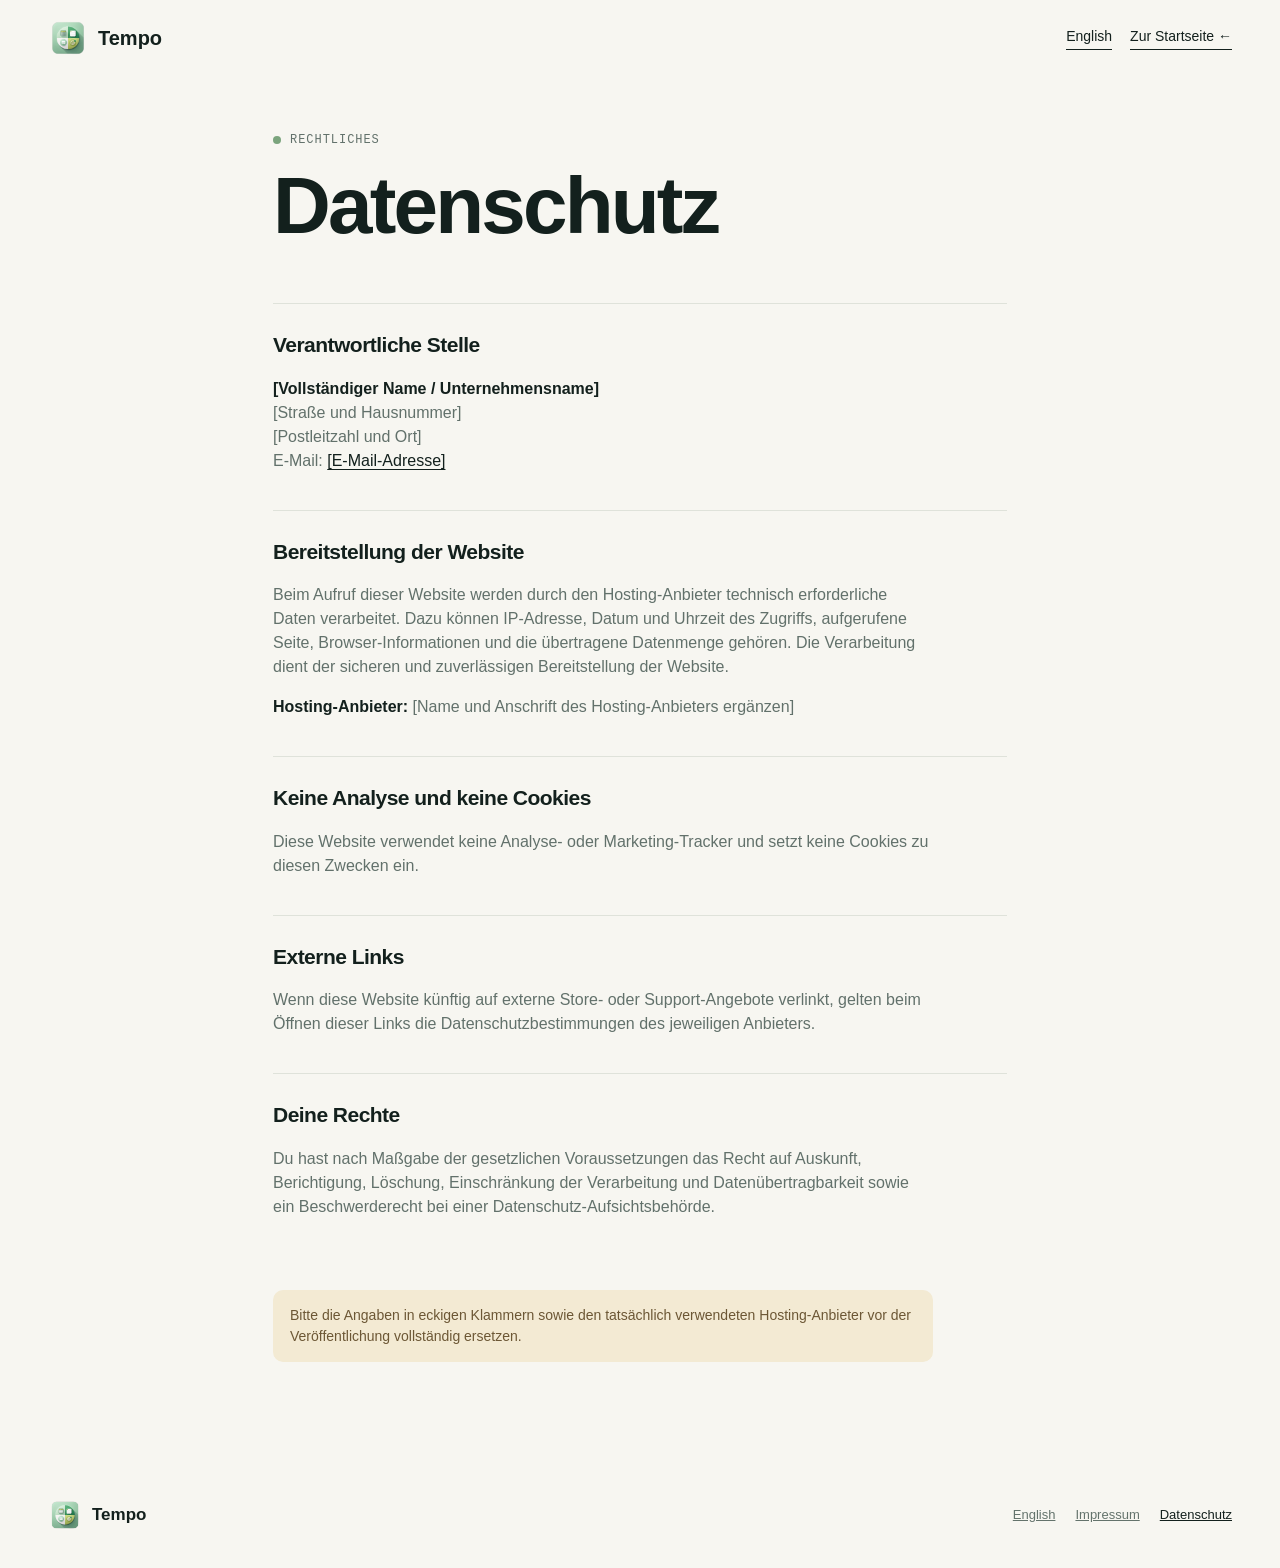
==== site/datenschutz.html @ 9e3bd047 "chore: organise static site and add README" ====
<!doctype html>
<html lang="de">
  <head>
    <meta charset="UTF-8" />
    <meta name="viewport" content="width=device-width, initial-scale=1.0" />
    <meta name="description" content="Datenschutzhinweise für Tempo." />
    <title>Datenschutz – Tempo</title>
    <link rel="icon" href="assets/tempo-icon.png" />
    <link rel="stylesheet" href="styles.css" />
  </head>
  <body>
    <header class="site-header">
      <a class="brand" href="index.html" aria-label="Tempo Startseite"><img src="assets/tempo-icon.png" alt="" width="40" height="40" /><span>Tempo</span></a>
      <div class="header-actions"><a class="header-link language-link" href="privacy.html" lang="en">English</a><a class="header-link" href="index.html">Zur Startseite <span aria-hidden="true">←</span></a></div>
    </header>
    <main class="legal-page">
      <p class="eyebrow"><span></span> Rechtliches</p>
      <h1>Datenschutz</h1>
      <section>
        <h2>Verantwortliche Stelle</h2>
        <p><strong>[Vollständiger Name / Unternehmensname]</strong><br />[Straße und Hausnummer]<br />[Postleitzahl und Ort]<br />E-Mail: <a href="mailto:[E-Mail-Adresse]">[E-Mail-Adresse]</a></p>
      </section>
      <section>
        <h2>Bereitstellung der Website</h2>
        <p>Beim Aufruf dieser Website werden durch den Hosting-Anbieter technisch erforderliche Daten verarbeitet. Dazu können IP-Adresse, Datum und Uhrzeit des Zugriffs, aufgerufene Seite, Browser-Informationen und die übertragene Datenmenge gehören. Die Verarbeitung dient der sicheren und zuverlässigen Bereitstellung der Website.</p>
        <p><strong>Hosting-Anbieter:</strong> [Name und Anschrift des Hosting-Anbieters ergänzen]</p>
      </section>
      <section>
        <h2>Keine Analyse und keine Cookies</h2>
        <p>Diese Website verwendet keine Analyse- oder Marketing-Tracker und setzt keine Cookies zu diesen Zwecken ein.</p>
      </section>
      <section>
        <h2>Externe Links</h2>
        <p>Wenn diese Website künftig auf externe Store- oder Support-Angebote verlinkt, gelten beim Öffnen dieser Links die Datenschutzbestimmungen des jeweiligen Anbieters.</p>
      </section>
      <section>
        <h2>Deine Rechte</h2>
        <p>Du hast nach Maßgabe der gesetzlichen Voraussetzungen das Recht auf Auskunft, Berichtigung, Löschung, Einschränkung der Verarbeitung und Datenübertragbarkeit sowie ein Beschwerderecht bei einer Datenschutz-Aufsichtsbehörde.</p>
      </section>
      <p class="legal-note">Bitte die Angaben in eckigen Klammern sowie den tatsächlich verwendeten Hosting-Anbieter vor der Veröffentlichung vollständig ersetzen.</p>
    </main>
    <footer><a class="brand" href="index.html"><img src="assets/tempo-icon.png" alt="" width="34" height="34" /><span>Tempo</span></a><div class="footer-links"><a href="privacy.html" lang="en">English</a><a href="impressum.html">Impressum</a><a href="datenschutz.html">Datenschutz</a></div></footer>
  </body>
</html>
---- site/styles.css ----
:root {
    --ink: #13201d;
    --muted: #62716b;
    --paper: #f7f6f1;
    --line: #dfe2da;
    --sage: #dbe7d8;
    --lime: #d4ef58;
    --night: #10231f;
    --coral: #ec866e;
    --serif: Georgia, "Times New Roman", serif;
    --sans: -apple-system, BlinkMacSystemFont, "Segoe UI", sans-serif;
    --mono: ui-monospace, SFMono-Regular, Menlo, Consolas, monospace
}

* {
    box-sizing: border-box
}

html {
    scroll-behavior: smooth
}

body {
    margin: 0;
    background: var(--paper);
    color: var(--ink);
    font-family: var(--sans);
    line-height: 1.5
}

.site-header {
    height: 76px;
    max-width: 1240px;
    margin: auto;
    padding: 0 28px;
    display: flex;
    align-items: center;
    justify-content: space-between
}

.brand {
    display: inline-flex;
    align-items: center;
    gap: 10px;
    color: var(--ink);
    font-weight: 700;
    font-size: 20px;
    text-decoration: none
}

.brand img {
    border-radius: 10px
}

nav {
    display: flex;
    gap: 30px
}

a {
    color: inherit
}

nav a, .header-link {
    font-size: 14px;
    text-decoration: none
}

.header-link {
    border-bottom: 1px solid var(--ink);
    padding-bottom: 2px
}

.header-actions {
    display: flex;
    align-items: center;
    gap: 18px
}

.hero {
    min-height: 670px;
    max-width: 1240px;
    margin: auto;
    padding: 88px 28px 78px;
    display: grid;
    grid-template-columns:1.03fr .97fr;
    gap: 42px;
    align-items: center
}

.eyebrow {
    font-family: var(--mono);
    font-size: 12px;
    letter-spacing: .08em;
    text-transform: uppercase;
    margin: 0 0 18px;
    color: #52615b;
    display: flex;
    align-items: center;
    gap: 9px
}

.eyebrow span {
    width: 8px;
    height: 8px;
    border-radius: 50%;
    background: #7ba47d
}

.hero h1, .feature-intro h2, .desktop-copy h2, .privacy-section h2, .download-section h2 {
    font-size: clamp(48px, 6vw, 80px);
    line-height: .98;
    /* Keep the large headings distinctive without letting their letters merge. */
    letter-spacing: -.035em;
    margin: 0;
    font-weight: 600
}

.hero h1 em, .download-section h2 em {
    font-family: var(--serif);
    font-weight: 500;
    color: #6e9474
}

.intro {
    font-size: 18px;
    line-height: 1.55;
    max-width: 520px;
    color: #52615b;
    margin: 28px 0
}

.hero-actions {
    display: flex;
    align-items: center;
    gap: 14px;
    flex-wrap: wrap
}

.button {
    display: inline-flex;
    gap: 11px;
    align-items: center;
    text-decoration: none;
    font-weight: 600;
    font-size: 15px;
    padding: 15px 20px;
    border-radius: 100px
}

.button-primary {
    background: var(--ink);
    color: #fff
}

.button-quiet {
    padding-left: 4px;
    text-decoration: underline;
    text-underline-offset: 4px
}

.platform-line {
    margin-top: 36px;
    display: flex;
    gap: 20px;
    color: #62716b;
    font-size: 13px
}

.hero-visual {
    min-height: 440px;
    position: relative;
    display: grid;
    place-items: center;
    background: #e9eee4;
    border-radius: 28px;
    overflow: hidden
}

.orbit {
    position: absolute;
    border: 1px solid rgba(53, 83, 68, .16);
    border-radius: 50%;
    width: 580px;
    height: 580px
}

.orbit-two {
    width: 390px;
    height: 390px
}

.app-window {
    position: relative;
    z-index: 2;
    width: 250px;
    border: 7px solid #233c35;
    border-radius: 16px;
    box-shadow: 0 30px 55px rgba(20, 48, 38, .27);
    background: #fff;
    overflow: hidden
}

.app-window img {
    width: 100%;
    display: block
}

.app-window-current {
    width: 290px;
    border: 0;
    border-radius: 20px;
    background: transparent;
    box-shadow: none
}

.app-window-current img {
    border-radius: 20px;
    box-shadow: 0 30px 55px rgba(20, 48, 38, .27)
}

.window-bar {
    height: 26px;
    background: #233c35;
    color: #b7c5bd;
    font: 9px var(--mono);
    display: flex;
    align-items: center;
    gap: 4px;
    padding: 0 9px
}

.window-bar span {
    margin-left: auto;
    margin-right: auto
}

.window-bar i {
    width: 5px;
    height: 5px;
    border-radius: 50%;
    background: #9daea4
}

.floating-card {
    position: absolute;
    z-index: 3;
    bottom: 52px;
    right: 26px;
    background: #fff;
    box-shadow: 0 14px 35px rgba(29, 53, 39, .18);
    border-radius: 13px;
    padding: 12px 16px;
    display: flex;
    gap: 10px;
    align-items: center
}

.floating-card b, .floating-card small {
    display: block
}

.floating-card b {
    font-size: 12px
}

.floating-card small {
    font: 10px var(--mono);
    color: #63726b
}

.pulse {
    width: 10px;
    height: 10px;
    border-radius: 50%;
    background: #7aa680;
    box-shadow: 0 0 0 5px #e5f0e1
}

.feature-intro {
    max-width: 760px;
    padding: 100px 28px 38px;
    margin: auto;
    text-align: center
}

.feature-intro h2 {
    font-size: clamp(40px, 5vw, 62px)
}

.feature-intro > p:last-child {
    color: var(--muted);
    font-size: 17px;
    max-width: 570px;
    margin: 27px auto 0
}

.feature-intro .eyebrow {
    justify-content: center
}

.features {
    max-width: 1184px;
    margin: 20px auto 110px;
    padding: 0 28px;
    display: grid;
    grid-template-columns:repeat(3, 1fr);
    gap: 16px
}

.features article {
    border-top: 1px solid #aebbb0;
    padding-top: 18px
}

.feature-number {
    font: 12px var(--mono);
    color: #77877e
}

.features h3 {
    font-size: 20px;
    letter-spacing: -.03em;
    margin: 34px 0 11px
}

.features p {
    font-size: 15px;
    color: var(--muted);
    max-width: 310px
}

.screens {
    max-width: 1230px;
    margin: 0 auto 130px;
    padding: 0 28px;
    display: flex;
    justify-content: center;
    align-items: end;
    gap: 28px;
    min-height: 420px;
    overflow: hidden
}

.screen {
    margin: 0;
    text-align: center
}

.screen img {
    display: block;
    border-radius: 17px;
    box-shadow: 0 18px 38px rgba(25, 47, 36, .17);
    width: 195px
}

.screen-center img {
    width: 234px
}

.screen-left, .screen-right {
    transform: translateY(38px)
}

.screen-left {
    transform: translateY(38px) rotate(-5deg)
}

.screen-right {
    transform: translateY(38px) rotate(5deg)
}

figcaption {
    font-size: 12px;
    color: #6d7b74;
    margin-top: 14px
}

.desktop-section {
    background: var(--sage);
    padding: 105px max(28px, calc((100vw - 1120px) / 2));
    display: grid;
    grid-template-columns:.85fr 1.15fr;
    gap: 90px;
    align-items: center
}

.desktop-art {
    height: 330px;
    display: grid;
    place-items: center;
    background: linear-gradient(145deg, #b2cfb3, #eaf1e8);
    border-radius: 24px;
    position: relative;
    overflow: hidden
}

.desktop-art:before {
    content: "";
    position: absolute;
    width: 330px;
    height: 330px;
    border: 1px solid rgba(16, 54, 35, .15);
    border-radius: 50%
}

.mini-window {
    width: 210px;
    z-index: 1;
    background: #f8f8f5;
    border-radius: 12px;
    overflow: hidden;
    box-shadow: 0 20px 28px rgba(32, 71, 46, .25);
    transform: rotate(-4deg)
}

.mini-top {
    height: 22px;
    background: #1a352e
}

.mini-content {
    padding: 22px;
    text-align: center
}

.mini-content b, .mini-content small {
    display: block
}

.mini-content b {
    font-size: 12px;
    color: #5e7066
}

.mini-content strong {
    font: 36px var(--serif);
    display: block;
    margin: 11px 0
}

.mini-content small {
    font-size: 10px
}

.mini-content button {
    border: 0;
    border-radius: 8px;
    background: #d2ec54;
    margin-top: 17px;
    padding: 7px 20px;
    font: 11px var(--sans);
    font-weight: bold
}

.desktop-copy h2 {
    font-size: clamp(42px, 5vw, 65px);
    max-width: 550px
}

.desktop-copy > p:not(.eyebrow) {
    font-size: 17px;
    color: #445a50;
    max-width: 540px;
    margin: 23px 0
}

.desktop-copy ul {
    list-style: none;
    padding: 0;
    margin: 28px 0 0
}

.desktop-copy li {
    padding: 9px 0;
    border-top: 1px solid rgba(23, 66, 44, .18);
    font-size: 14px
}

.desktop-copy li:before {
    content: "✓";
    color: #497d53;
    margin-right: 10px
}

.privacy-section {
    max-width: 1120px;
    margin: 0 auto;
    padding: 120px 28px;
    display: grid;
    grid-template-columns:90px 1fr 1fr;
    gap: 35px;
    align-items: center
}

.privacy-section h2 {
    font-size: clamp(40px, 4.5vw, 58px)
}

.privacy-section > p:last-child {
    color: var(--muted);
    font-size: 17px
}

.privacy-icon {
    font: 78px var(--serif);
    height: 90px;
    color: #6c9b73
}

.workflow-section {
    background: var(--sage);
    padding: 105px max(28px, calc((100vw - 1120px) / 2));
    display: grid;
    grid-template-columns: 1.05fr .95fr;
    gap: 70px;
    align-items: center
}

.workflow-copy h2 {
    font-size: clamp(42px, 5vw, 65px);
    line-height: .98;
    letter-spacing: -.035em;
    margin: 0;
    font-weight: 600
}

.workflow-copy > p:not(.eyebrow) {
    font-size: 17px;
    color: #445a50;
    max-width: 540px;
    margin: 23px 0
}

.workflow-copy ul {
    list-style: none;
    padding: 0;
    margin: 28px 0 0
}

.workflow-copy li {
    padding: 9px 0;
    border-top: 1px solid rgba(23, 66, 44, .18);
    font-size: 14px
}

.workflow-copy li:before {
    content: "✓";
    color: #497d53;
    margin-right: 10px
}

.workflow-screens {
    display: grid;
    grid-template-columns: repeat(2, minmax(0, 1fr));
    gap: 16px;
    align-items: end
}

.workflow-screens figure {
    margin: 0;
    text-align: center
}

.workflow-screens img {
    display: block;
    width: 100%;
    border-radius: 16px;
    box-shadow: 0 18px 38px rgba(25, 47, 36, .17)
}

.availability-section {
    background: var(--night);
    color: #f8f8f1;
    padding: 110px 28px;
    text-align: center
}

.availability-section .eyebrow {
    color: #adbeb4;
    justify-content: center
}

.availability-section .eyebrow span {
    background: var(--lime)
}

.availability-section h2 {
    font-size: clamp(45px, 5vw, 66px);
    line-height: .98;
    letter-spacing: -.035em;
    margin: 0;
    font-weight: 600
}

.availability-section h2 em {
    font-family: var(--serif);
    font-weight: 500;
    color: var(--lime)
}

.availability-note {
    color: #b4c4ba;
    max-width: 620px;
    margin: 24px auto 36px
}

.availability-cards {
    display: grid;
    grid-template-columns: repeat(3, 1fr);
    gap: 12px;
    max-width: 910px;
    margin: auto;
    text-align: left
}

.availability-cards article {
    border: 1px solid #385348;
    border-radius: 15px;
    padding: 20px
}

.availability-cards h3 {
    margin: 14px 0 6px;
    font-size: 16px
}

.availability-cards p {
    margin: 0;
    color: #afc2b7;
    font-size: 13px;
    line-height: 1.45
}

.download-section {
    background: var(--night);
    color: #f8f8f1;
    padding: 110px 28px;
    text-align: center
}

.download-section .eyebrow {
    color: #adbeb4;
    justify-content: center
}

.download-section .eyebrow span {
    background: var(--lime)
}

.download-section h2 {
    font-size: clamp(45px, 5vw, 66px)
}

.download-section h2 em {
    color: var(--lime)
}

.download-note {
    color: #b4c4ba;
    max-width: 520px;
    margin: 24px auto 36px
}

.downloads {
    display: grid;
    grid-template-columns:repeat(3, 1fr);
    gap: 12px;
    max-width: 910px;
    margin: auto;
    text-align: left
}

.download-card {
    color: #fff;
    text-decoration: none;
    border: 1px solid #385348;
    border-radius: 15px;
    padding: 19px;
    display: flex;
    align-items: center;
    gap: 13px;
    transition: background .2s, transform .2s
}

.download-card:hover {
    background: #1b342d;
    transform: translateY(-3px)
}

.download-card span:nth-child(2) {
    display: grid;
    gap: 2px
}

.download-card b {
    font-size: 16px
}

.download-card small {
    font-size: 11px;
    color: #afc2b7
}

.os-icon {
    font-size: 28px;
    color: var(--lime);
    width: 30px;
    text-align: center
}

.download-card i {
    font-style: normal;
    margin-left: auto;
    color: var(--lime)
}

.macos-note {
    margin: 10px 4px 0;
    color: #92a79b;
    font-size: 11px;
    line-height: 1.45
}

.release-status {
    font-size: 12px;
    color: #92a79b;
    margin: 26px 0 0
}

.slint-attribution {
    display: inline-block;
    margin-top: 28px;
    line-height: 0
}

.slint-attribution img {
    display: block;
    height: 34px;
    width: auto
}

.release-status a {
    color: #d4ef58
}

footer {
    max-width: 1240px;
    padding: 36px 28px;
    margin: auto;
    display: flex;
    align-items: center;
    justify-content: space-between;
    font-size: 13px;
    color: #64736c
}

footer .brand {
    font-size: 17px
}

footer p {
    margin: 0
}

.footer-links {
    display: flex;
    align-items: center;
    gap: 20px
}

.footer-links a:last-child {
    color: var(--ink)
}

.legal-page {
    max-width: 790px;
    margin: 55px auto 100px;
    padding: 0 28px
}

.legal-page h1 {
    font-size: clamp(50px, 7vw, 80px);
    line-height: .98;
    letter-spacing: -.035em;
    margin: 0 0 58px
}

.legal-page section {
    border-top: 1px solid var(--line);
    padding: 25px 0 21px
}

.legal-page h2 {
    font-size: 21px;
    letter-spacing: -.025em;
    margin: 0 0 12px
}

.legal-page p {
    color: var(--muted);
    max-width: 660px
}

.legal-page p strong {
    color: var(--ink)
}

.legal-page a {
    color: var(--ink);
    text-underline-offset: 3px
}

.legal-note {
    margin-top: 34px;
    padding: 15px 17px;
    border-radius: 10px;
    background: #f3ead3;
    color: #6c5735 !important;
    font-size: 14px
}

@media (max-width: 760px) {
    .site-header {
        padding: 0 20px
    }

    .site-header nav {
        display: none
    }

    .header-link {
        font-size: 13px
    }

    .hero {
        padding: 52px 20px 70px;
        display: flex;
        flex-direction: column;
        align-items: stretch;
        gap: 45px
    }

    .hero-visual {
        min-height: 390px
    }

    .hero h1 {
        font-size: 56px
    }

    .platform-line {
        gap: 10px;
        justify-content: space-between
    }

    .platform-line span {
        font-size: 12px
    }

    .feature-intro {
        padding: 75px 20px 25px
    }

    .features {
        padding: 0 20px;
        grid-template-columns:1fr;
        margin-bottom: 72px;
        gap: 20px
    }

    .features h3 {
        margin: 16px 0 8px
    }

    .features p {
        margin: 0
    }

    .screens {
        padding: 0 20px;
        gap: 12px;
        margin-bottom: 75px;
        min-height: 300px
    }

    .screen img {
        width: 96px;
        border-radius: 10px
    }

    .screen-center img {
        width: 122px
    }

    .screen-left, .screen-right {
        transform: translateY(20px)
    }

    .screen-left {
        transform: translateY(20px) rotate(-5deg)
    }

    .screen-right {
        transform: translateY(20px) rotate(5deg)
    }

    figcaption {
        display: none
    }

    .desktop-section {
        padding: 70px 20px;
        grid-template-columns:1fr;
        gap: 42px
    }

    .workflow-section {
        padding: 70px 20px;
        grid-template-columns: 1fr;
        gap: 42px
    }

    .workflow-screens {
        gap: 10px
    }

    .desktop-art {
        height: 270px
    }

    .privacy-section {
        padding: 75px 20px;
        grid-template-columns:1fr;
        gap: 16px
    }

    .privacy-icon {
        height: 65px;
        font-size: 60px
    }

    .downloads {
        grid-template-columns:1fr
    }

    .availability-cards {
        grid-template-columns: 1fr
    }

    .download-section {
        padding: 75px 20px
    }

    footer {
        padding: 28px 20px;
        flex-wrap: wrap;
        gap: 16px
    }

    footer p {
        order: 3;
        width: 100%
    }

    .footer-links {
        gap: 14px;
        font-size: 12px
    }

    .app-window {
        width: 210px
    }

    .app-window-current {
        width: 245px
    }

    .floating-card {
        right: 12px;
        bottom: 30px
    }

    .intro {
        font-size: 16px
    }
}
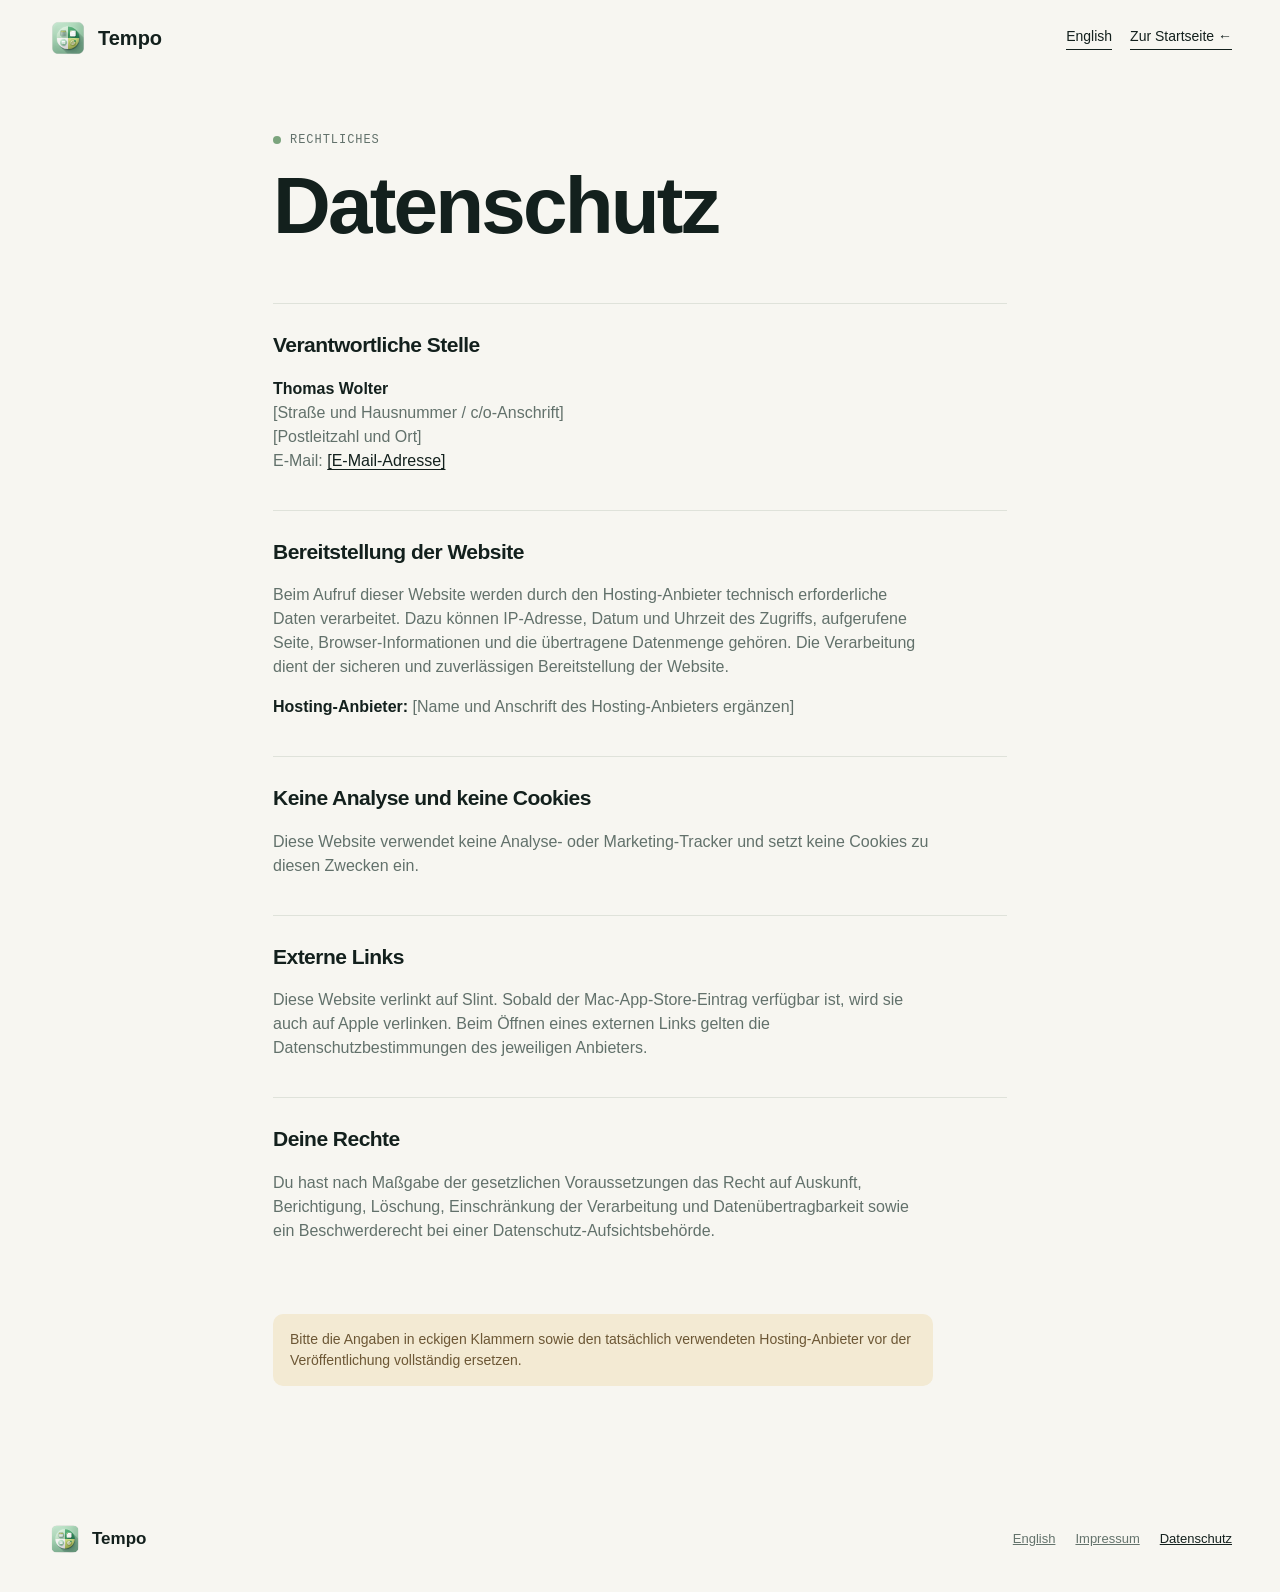
==== commit 6a37fc6f: "feat(site): update macOS-focused content and improve interruptions section" ====
--- a/site/datenschutz.html
+++ b/site/datenschutz.html
@@ -18,7 +18,7 @@
       <h1>Datenschutz</h1>
       <section>
         <h2>Verantwortliche Stelle</h2>
-        <p><strong>[Vollständiger Name / Unternehmensname]</strong><br />[Straße und Hausnummer]<br />[Postleitzahl und Ort]<br />E-Mail: <a href="mailto:[E-Mail-Adresse]">[E-Mail-Adresse]</a></p>
+        <p><strong>Thomas Wolter</strong><br />[Straße und Hausnummer / c/o-Anschrift]<br />[Postleitzahl und Ort]<br />E-Mail: <a href="mailto:[E-Mail-Adresse]">[E-Mail-Adresse]</a></p>
       </section>
       <section>
         <h2>Bereitstellung der Website</h2>
@@ -31,7 +31,7 @@
       </section>
       <section>
         <h2>Externe Links</h2>
-        <p>Wenn diese Website künftig auf externe Store- oder Support-Angebote verlinkt, gelten beim Öffnen dieser Links die Datenschutzbestimmungen des jeweiligen Anbieters.</p>
+        <p>Diese Website verlinkt auf Slint. Sobald der Mac-App-Store-Eintrag verfügbar ist, wird sie auch auf Apple verlinken. Beim Öffnen eines externen Links gelten die Datenschutzbestimmungen des jeweiligen Anbieters.</p>
       </section>
       <section>
         <h2>Deine Rechte</h2>
--- a/site/styles.css
+++ b/site/styles.css
@@ -301,11 +301,48 @@
 
 .features {
     max-width: 1184px;
-    margin: 20px auto 110px;
+    margin: 20px auto 90px;
     padding: 0 28px;
     display: grid;
     grid-template-columns:repeat(3, 1fr);
     gap: 16px
+}
+
+.interruption-section {
+    max-width: 890px;
+    margin: 0 auto 110px;
+    padding: 0 28px;
+    display: grid;
+    grid-template-columns: repeat(2, minmax(0, 1fr));
+    gap: 24px
+}
+
+.interruption-section figure {
+    margin: 0;
+    padding: 24px;
+    border: 1px solid var(--line);
+    border-radius: 20px;
+    background: #fff;
+    text-align: center
+}
+
+.interruption-section img {
+    display: block;
+    width: min(100%, 245px);
+    margin: 0 auto
+}
+
+.interruption-section figcaption {
+    display: grid;
+    gap: 5px;
+    margin-top: 8px;
+    color: var(--muted);
+    font-size: 14px
+}
+
+.interruption-section figcaption strong {
+    color: var(--ink);
+    font-size: 16px
 }
 
 .features article {
@@ -741,7 +778,8 @@
 }
 
 .release-status a {
-    color: #d4ef58
+    color: #d4ef58;
+    text-underline-offset: 3px
 }
 
 footer {
@@ -869,6 +907,25 @@
         gap: 20px
     }
 
+    .interruption-section {
+        padding: 0 20px;
+        gap: 10px;
+        margin-bottom: 75px
+    }
+
+    .interruption-section figure {
+        padding: 10px
+    }
+
+    .interruption-section figcaption {
+        display: grid;
+        font-size: 12px
+    }
+
+    .interruption-section figcaption strong {
+        font-size: 13px
+    }
+
     .features h3 {
         margin: 16px 0 8px
     }
@@ -878,35 +935,31 @@
     }
 
     .screens {
-        padding: 0 20px;
-        gap: 12px;
+        padding: 0 20px 16px;
+        justify-content: flex-start;
+        gap: 14px;
         margin-bottom: 75px;
-        min-height: 300px
-    }
-
-    .screen img {
-        width: 96px;
+        min-height: 0;
+        overflow-x: auto;
+        scroll-snap-type: x mandatory
+    }
+
+    .screen {
+        flex: 0 0 200px;
+        scroll-snap-align: center
+    }
+
+    .screen img, .screen-center img {
+        width: 100%;
         border-radius: 10px
     }
 
-    .screen-center img {
-        width: 122px
-    }
-
     .screen-left, .screen-right {
-        transform: translateY(20px)
-    }
-
-    .screen-left {
-        transform: translateY(20px) rotate(-5deg)
-    }
-
-    .screen-right {
-        transform: translateY(20px) rotate(5deg)
-    }
-
-    figcaption {
-        display: none
+        transform: none
+    }
+
+    .screens figcaption {
+        display: block
     }
 
     .desktop-section {
@@ -985,3 +1038,14 @@
         font-size: 16px
     }
 }
+
+@media (max-width: 540px) {
+    .interruption-section, .workflow-screens {
+        grid-template-columns: 1fr
+    }
+
+    .workflow-screens img {
+        max-width: 265px;
+        margin: auto
+    }
+}
